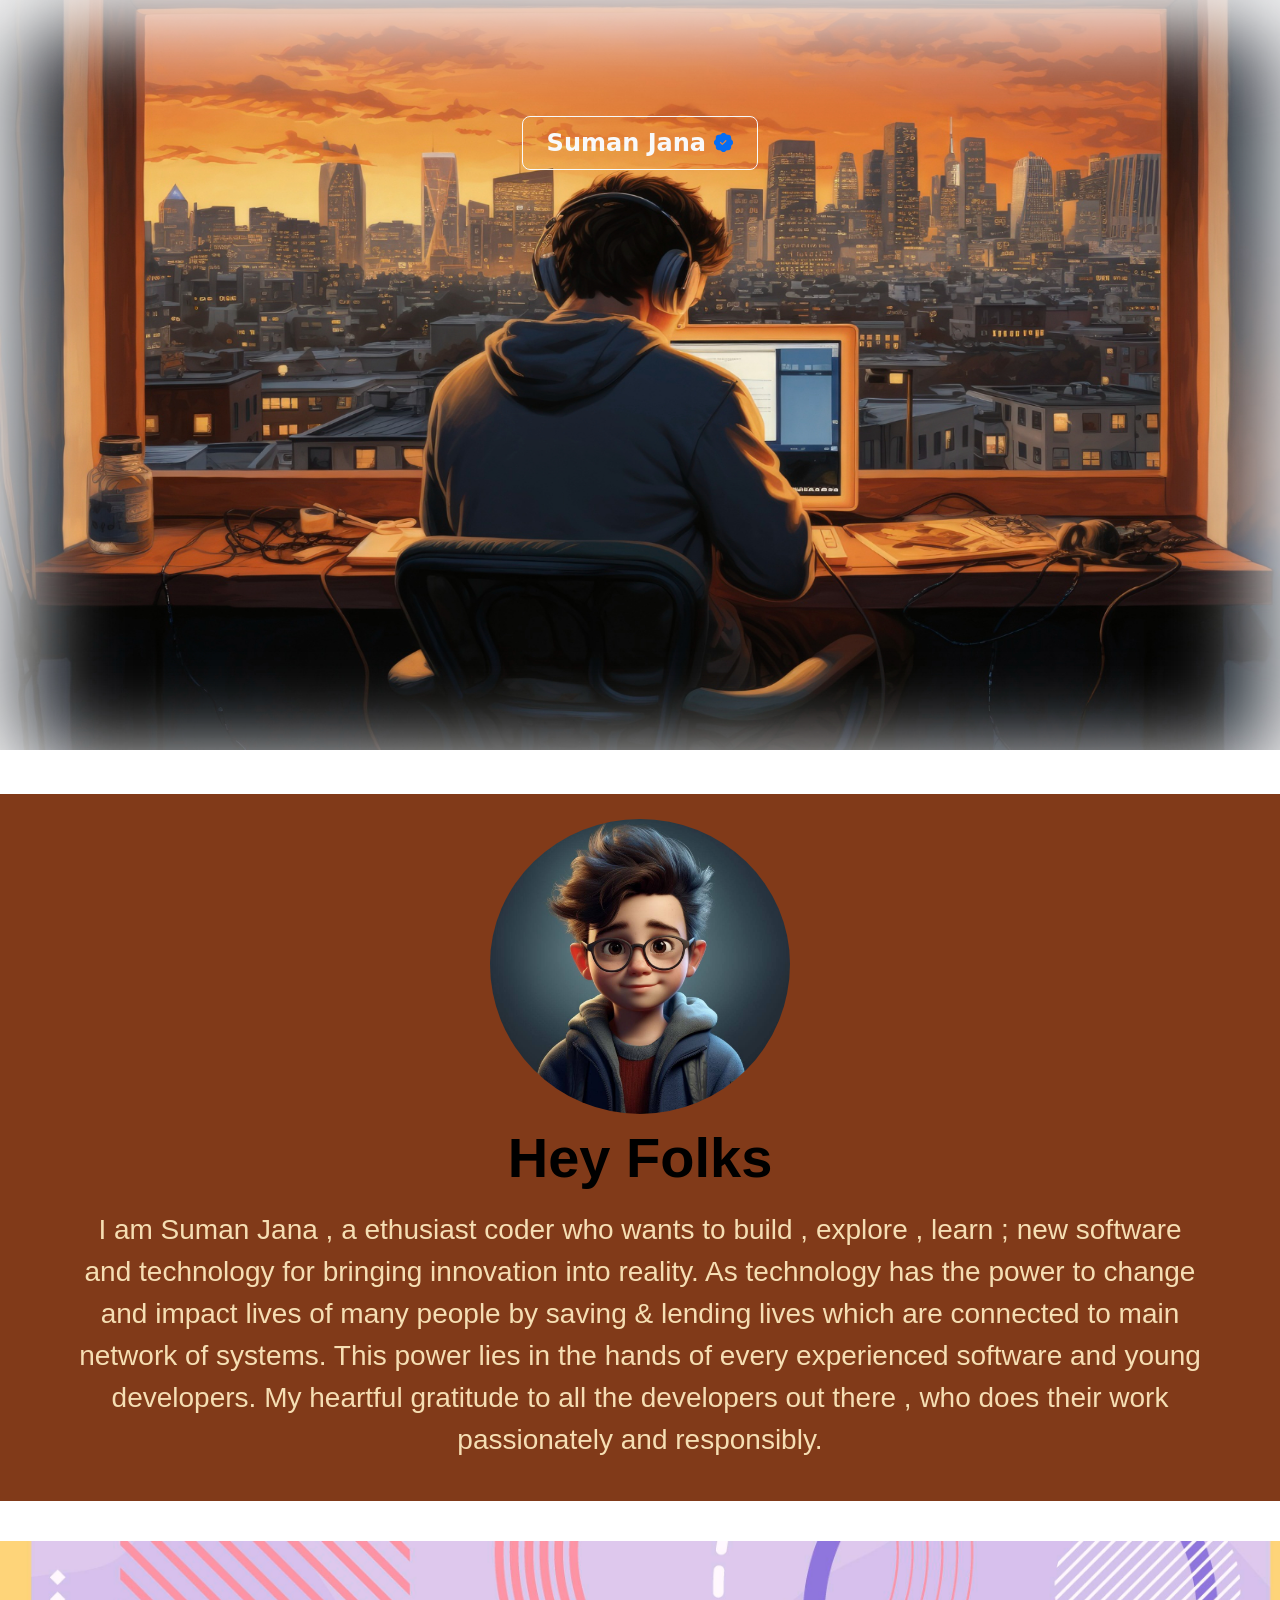
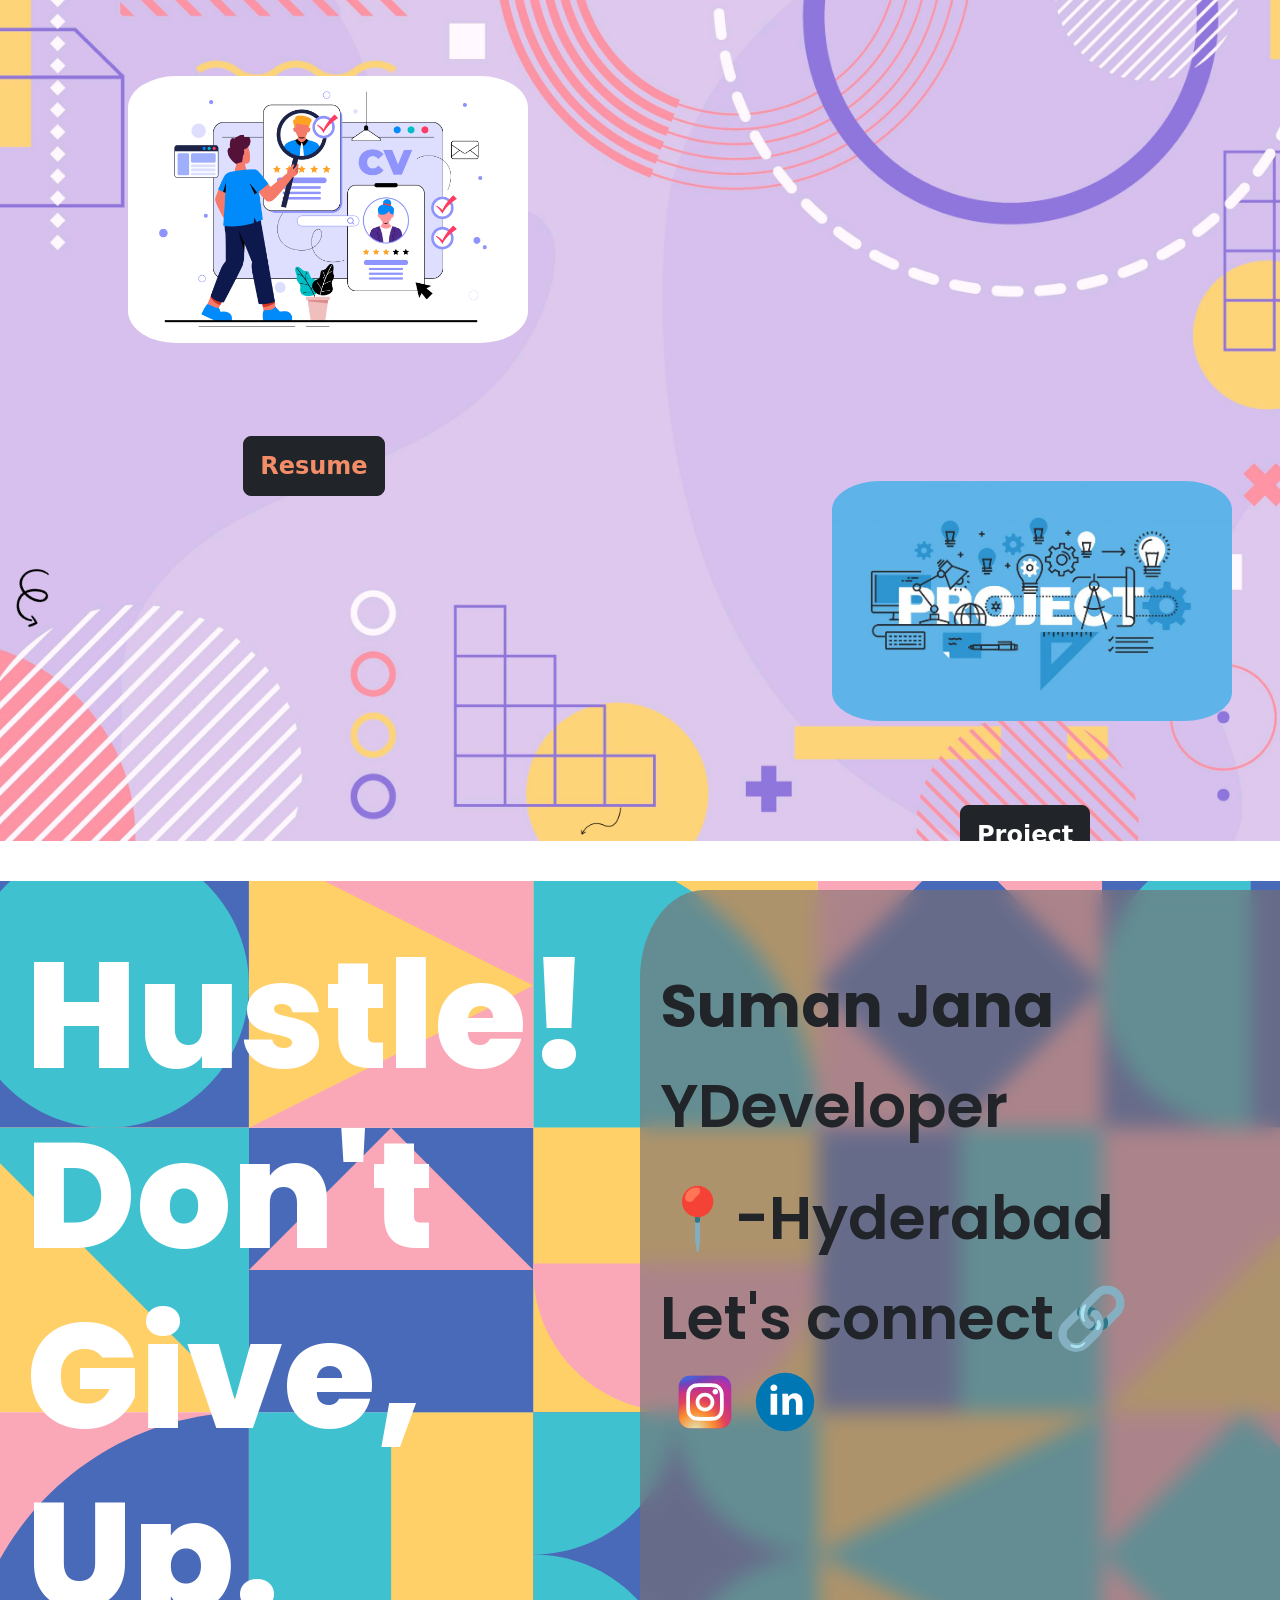
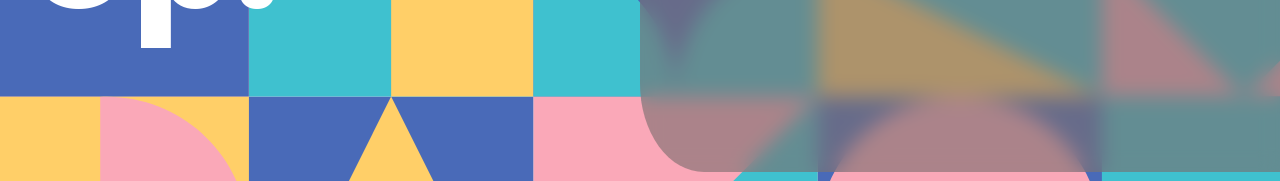
==== index.html @ e59192c1 "portfolio files" ====
<!DOCTYPE html>
<html lang="en">
<head>
    <meta charset="UTF-8">
    <meta name="viewport" content="width=device-width, initial-scale=1.0">
    <title>JSumanDev-homepage</title>

    <link href="https://cdn.jsdelivr.net/npm/bootstrap@5.3.3/dist/css/bootstrap.min.css" rel="stylesheet"
    integrity="sha384-QWTKZyjpPEjISv5WaRU9OFeRpok6YctnYmDr5pNlyT2bRjXh0JMhjY6hW+ALEwIH" crossorigin="anonymous">

    <link rel="preconnect" href="https://fonts.googleapis.com">
    <link rel="preconnect" href="https://fonts.gstatic.com" crossorigin>
    <link href="https://fonts.googleapis.com/css2?family=Libre+Baskerville:ital,wght@0,400;0,700;1,400&family=Poppins:wght@600;700;800&display=swap" rel="stylesheet">

    <link rel="stylesheet"  href="./style.css" >


    <script type="application/ld+json">
       {
         "@context": "https://schema.org",
         "@type": "WebApplication",
         "name": "Your Project Name",
         "description": "A fast, responsive web application designed for modern web performance and search indexing.",
         "applicationCategory": "DeveloperApplication",
         "operatingSystem": "All"
       }
    </script>


</head>
<body>

    <div class="container-fluid  mb-4  box">

      <img  class="man" src="./2151043333.jpg"  alt="a boy practicing code in the room"  >

      <div class="display-6  fw-bold  d-grid  gap-2">
                  <button type="button" class="btn  btn-outline-light  btn-lg  px-4"><a  class="page"  href="https://x.com/i/flow/login?redirect_after_login=%2FShreyanshJana">Suman Jana</a> <svg  class="icon"  width="19" height="19"  fill="currentColor" class="bi bi-patch-check-fill" viewBox="0 0 16 16"   xmlns="http://www.w3.org/2000/svg">
                <path d="M10.067.87a2.89 2.89 0 0 0-4.134 0l-.622.638-.89-.011a2.89 2.89 0 0 0-2.924 2.924l.01.89-.636.622a2.89 2.89 0 0 0 0 4.134l.637.622-.011.89a2.89 2.89 0 0 0 2.924 2.924l.89-.01.622.636a2.89 2.89 0 0 0 4.134 0l.622-.637.89.011a2.89 2.89 0 0 0 2.924-2.924l-.01-.89.636-.622a2.89 2.89 0 0 0 0-4.134l-.637-.622.011-.89a2.89 2.89 0 0 0-2.924-2.924l-.89.01zm.287 5.984-3 3a.5.5 0 0 1-.708 0l-1.5-1.5a.5.5 0 1 1 .708-.708L7 8.793l2.646-2.647a.5.5 0 0 1 .708.708"/>
              </svg>
            </button>
       </div>
    </div>





    <div class="hero  pb-2  my-4  text-center">

        <img class="img-fluid  picture"  src="./puvjj9d7.png"  alt="profile photo" >

        <h1 class="display-4 fw-bold text-body-emphasis  pb-2  header">Hey Folks</h1>

        <div class="lead  mx-auto  fs-3 pb-2">

          <p class="mb-4">I am Suman Jana , a ethusiast coder who wants to build ,  explore , learn ; new software and technology for bringing innovation into reality.
             As technology has the power to change and impact lives of many people by saving & lending lives which are connected to main network of systems.
             This power lies in the hands of every experienced software and young developers. My heartful gratitude to all the developers out there , who does their work passionately and responsibly.</p>

        </div>

    </div>




    <div class="container-fluid1  section3">
      <div  class="contain">

          <img src="./79310661_9846834.jpg"  class="img-fluid  image1  images" alt="cv clip art"   width="400px"  height="400px">

          <button  type="button"  class="bot  btn  btn-dark  btn-lg">

            <a class="boxy" href="./index-1.html">Resume</a>
          </button>


          <img class="img-fluid  image2" src="./project.jpg" alt="project clip art"   width="400px"  height="400px">

          <button  type="button"  class="bot1 btn  btn-dark  btn-lg">

            <a class="boxy1" href="./index-2.html">Project</a>
          </button>



          <img class="img-fluid  image3" src="./8621503_3954945.jpg" alt="project clip art"   width="400px"  height="400px">

          <button  type="button"  class="bot2  btn  btn-dark  btn-lg">

            <a class="boxy2" href="./about-me.html">About Me</a>
          </button>

          <div  class="arrow1">
            <img clss="img-fluid" src="./curved-arrow-with-broken-line.png" alt="arrow photo"  width="50px"  height="50px">

          </div>


          <div  class="arrow2">
            <img clss="img-fluid" src="./curve-arrow.png" alt="arrow photo"  width="50px"  height="50px">

          </div>


          <div  class="arrow3">
            <img clss="img-fluid" src="./scribble.png" alt="arrow photo"  width="50px"  height="50px">

          </div>

      </div>

    </div>



    <div  class="container-fluid  section4  text-start" >

      <h1  class ="text  position-absolute  poppins-extrabold">Hustle! Don't Give, Up.</h1>

      <div  class ="small-box">
           <h1  class="text-box  poppins-bold"  style="margin-top:60px">Suman Jana</h1>
           <h2  class="text-box  poppins-semibold">YDeveloper</h2>

           <h2 class="text-box  poppins-semibold"  style="margin-top: 20px;">📍-Hyderabad</h2>
           <h2 class="text-box  poppins-semibold">Let's connect🔗</h2>
           <?xml version="1.0" encoding="utf-8"?>
           <svg  style="margin-left:35px"  width="60px" height="60px" viewBox="0 0 32 32" fill="none" xmlns="http://www.w3.org/2000/svg">
           <a xlink:href="https://www.instagram.com/suman_jana_official100/profilecard/?igsh=MXAwYjUzbmwzaGkwYw%3D%3D" >
           <rect x="2" y="2" width="28" height="28" rx="6" fill="url(#paint0_radial_87_7153)"/>
           <rect x="2" y="2" width="28" height="28" rx="6" fill="url(#paint1_radial_87_7153)"/>
           <rect x="2" y="2" width="28" height="28" rx="6" fill="url(#paint2_radial_87_7153)"/>
           <path d="M23 10.5C23 11.3284 22.3284 12 21.5 12C20.6716 12 20 11.3284 20 10.5C20 9.67157 20.6716 9 21.5 9C22.3284 9 23 9.67157 23 10.5Z" fill="white"/>
           <path fill-rule="evenodd" clip-rule="evenodd" d="M16 21C18.7614 21 21 18.7614 21 16C21 13.2386 18.7614 11 16 11C13.2386 11 11 13.2386 11 16C11 18.7614 13.2386 21 16 21ZM16 19C17.6569 19 19 17.6569 19 16C19 14.3431 17.6569 13 16 13C14.3431 13 13 14.3431 13 16C13 17.6569 14.3431 19 16 19Z" fill="white"/>
           <path fill-rule="evenodd" clip-rule="evenodd" d="M6 15.6C6 12.2397 6 10.5595 6.65396 9.27606C7.2292 8.14708 8.14708 7.2292 9.27606 6.65396C10.5595 6 12.2397 6 15.6 6H16.4C19.7603 6 21.4405 6 22.7239 6.65396C23.8529 7.2292 24.7708 8.14708 25.346 9.27606C26 10.5595 26 12.2397 26 15.6V16.4C26 19.7603 26 21.4405 25.346 22.7239C24.7708 23.8529 23.8529 24.7708 22.7239 25.346C21.4405 26 19.7603 26 16.4 26H15.6C12.2397 26 10.5595 26 9.27606 25.346C8.14708 24.7708 7.2292 23.8529 6.65396 22.7239C6 21.4405 6 19.7603 6 16.4V15.6ZM15.6 8H16.4C18.1132 8 19.2777 8.00156 20.1779 8.0751C21.0548 8.14674 21.5032 8.27659 21.816 8.43597C22.5686 8.81947 23.1805 9.43139 23.564 10.184C23.7234 10.4968 23.8533 10.9452 23.9249 11.8221C23.9984 12.7223 24 13.8868 24 15.6V16.4C24 18.1132 23.9984 19.2777 23.9249 20.1779C23.8533 21.0548 23.7234 21.5032 23.564 21.816C23.1805 22.5686 22.5686 23.1805 21.816 23.564C21.5032 23.7234 21.0548 23.8533 20.1779 23.9249C19.2777 23.9984 18.1132 24 16.4 24H15.6C13.8868 24 12.7223 23.9984 11.8221 23.9249C10.9452 23.8533 10.4968 23.7234 10.184 23.564C9.43139 23.1805 8.81947 22.5686 8.43597 21.816C8.27659 21.5032 8.14674 21.0548 8.0751 20.1779C8.00156 19.2777 8 18.1132 8 16.4V15.6C8 13.8868 8.00156 12.7223 8.0751 11.8221C8.14674 10.9452 8.27659 10.4968 8.43597 10.184C8.81947 9.43139 9.43139 8.81947 10.184 8.43597C10.4968 8.27659 10.9452 8.14674 11.8221 8.0751C12.7223 8.00156 13.8868 8 15.6 8Z" fill="white"/>
           <defs>
           <radialGradient id="paint0_radial_87_7153" cx="0" cy="0" r="1" gradientUnits="userSpaceOnUse" gradientTransform="translate(12 23) rotate(-55.3758) scale(25.5196)">
           <stop stop-color="#B13589"/>
           <stop offset="0.79309" stop-color="#C62F94"/>
           <stop offset="1" stop-color="#8A3AC8"/>
           </radialGradient>
           <radialGradient id="paint1_radial_87_7153" cx="0" cy="0" r="1" gradientUnits="userSpaceOnUse" gradientTransform="translate(11 31) rotate(-65.1363) scale(22.5942)">
           <stop stop-color="#E0E8B7"/>
           <stop offset="0.444662" stop-color="#FB8A2E"/>
           <stop offset="0.71474" stop-color="#E2425C"/>
           <stop offset="1" stop-color="#E2425C" stop-opacity="0"/>
           </radialGradient>
           <radialGradient id="paint2_radial_87_7153" cx="0" cy="0" r="1" gradientUnits="userSpaceOnUse" gradientTransform="translate(0.500002 3) rotate(-8.1301) scale(38.8909 8.31836)">
           <stop offset="0.156701" stop-color="#406ADC"/>
           <stop offset="0.467799" stop-color="#6A45BE"/>
           <stop offset="1" stop-color="#6A45BE" stop-opacity="0"/>
           </radialGradient>
           </defs>
           </a>
          </svg>


          <?xml version="1.0" encoding="utf-8"?>
          <svg  style="padding-left:10px"  width="80px" height="80px" viewBox="0 0 48 48" fill="none" xmlns="http://www.w3.org/2000/svg">
          <a xlink:href="https://in.linkedin.com/in/suman-jana-645274319">
          <circle cx="24" cy="24" r="20" fill="#0077B5"/>
          <path fill-rule="evenodd" clip-rule="evenodd" d="M18.7747 14.2839C18.7747 15.529 17.8267 16.5366 16.3442 16.5366C14.9194 16.5366 13.9713 15.529 14.0007 14.2839C13.9713 12.9783 14.9193 12 16.3726 12C17.8267 12 18.7463 12.9783 18.7747 14.2839ZM14.1199 32.8191V18.3162H18.6271V32.8181H14.1199V32.8191Z" fill="white"/>
          <path fill-rule="evenodd" clip-rule="evenodd" d="M22.2393 22.9446C22.2393 21.1357 22.1797 19.5935 22.1201 18.3182H26.0351L26.2432 20.305H26.3322C26.9254 19.3854 28.4079 17.9927 30.8101 17.9927C33.7752 17.9927 35.9995 19.9502 35.9995 24.219V32.821H31.4922V24.7838C31.4922 22.9144 30.8404 21.6399 29.2093 21.6399C27.9633 21.6399 27.2224 22.4999 26.9263 23.3297C26.8071 23.6268 26.7484 24.0412 26.7484 24.4574V32.821H22.2411V22.9446H22.2393Z" fill="white"/>
          </a>
          </svg>
      </div>

    </div>



</body>
</html>
---- style.css ----
.container-fluid{
    padding: 0;
    margin: 0;
    position: relative;
}


.man{
    position: relative;
    z-index: -1;
    margin-bottom: 20px;
    width: 100%;
    height: 750px;
}


.display-6 {
    position: absolute;
    left: 0;
    right: 0;
    top: 15%;
    bottom: 0;
    margin-inline: auto;
    width: fit-content;
    height: 50px;
}


.btn {
    font-size: x-large;
    font-weight: bold;


}

.page{
    text-decoration: none;
    color: inherit;
}

.icon {
    color: rgb(5, 109, 245);
    margin-bottom: 2px;
}



.box {
    box-shadow: inset 5px 10px 90px 20px rgb(255, 255, 255);
}




.hero {
    background-color:  rgb(129, 58, 25);
    margin-top: 40px;
    padding: 0;
    margin: 0;
    margin-bottom: 50%;
    width: 100%;
}


.picture {
    border-radius: 50%;
    margin-top: 20px;
    padding-top: 5px;
    height: 300px;
    width: 300px;
}


.header {
    padding-top: 10px ;
    margin: 0;
    font-family:'Gill Sans', 'Gill Sans MT', Calibri, 'Trebuchet MS', sans-serif ;
}



.lead {
    font-family:'Gill Sans', 'Gill Sans MT', Calibri, 'Trebuchet MS', sans-serif;
    color: wheat;
    width: 90% ;
    height: 60% ;
    padding: 10px;
}



.section3 {
    position: relative;
    margin-top: 40px;
    width: 100% ;
    height: 100vh ;
    background-image: url('./8272621_3861794_b3.jpg');
    background-repeat: no-repeat;
    background-size: cover;
    background-position: center;
    overflow: auto;
}


.section3::-webkit-scrollbar {
    background-color: transparent;
    width: 0.5px;
}


.image1 {
    position: absolute;
    border-radius: 12%;
    top: 15% ;
    left: 10% ;
    right: 0;
    bottom: 0;

}


.bot {
    position: absolute ;
    width: fit-content;
    height: 60px;
    margin-inline: auto ;
    top: 55% ;
    left: 19%;
}


.boxy {
    color: rgb(243, 141, 104); ;
    text-decoration: none;
}



.boxy:hover {
    color:  rgb(124, 58, 245);
}



.image2 {
    position: absolute;
    border-radius: 12%;
    top : 60% ;
    left: 65% ;
}


.bot1 {
    position: absolute;
    width: fit-content;
    height: 60px;
    margin-inline: auto ;
    top: 96% ;
    left: 75%;
}



.boxy1 {
    text-decoration: none;
    color: white
  }



.boxy1:hover{
   color: rgb(79, 193, 231);
}


.image3 {
    position: absolute;
    border-radius: 12%;
    top: 110% ;
    left: 10%;

}


.bot2 {
    position: absolute;
    width: fit-content;
    height: 60px;
    margin-inline: auto ;
    top: 150% ;
    left: 19%;
}



.boxy2 {
    text-decoration: none;
    color: rgb(42, 163, 42)
  }



  .boxy2:hover{
    color: rgb(207, 204, 30);
}



.arrow1 {
   position: absolute;
   top: 48% ;
   left: 115% ;
}



.arrow2 {
    position: absolute;
    top: 95% ;
    left: 45% ;
}


.arrow3{
    position: absolute;
    top: 70% ;
    left: 10px ;
    transform: rotate(-300deg);
}




.section4 {
     margin-top: 40px;
     position: relative;
     width: 100%;
     height: 100vh;
     display: flex;
     align-items: center;
     justify-content: center;
     padding-bottom: 800px;
}


.section4::before {
    content: "";
    position: absolute;
    background-image: url('./Seamless-Geometric-Background.png');
    top: 0px;
    right: 0px;
    bottom: 0px;
    left: 0px;
    opacity: 0.75;
}


.poppins-semibold {
    font-family: "Poppins", serif;
    font-weight: 600;
    font-style: normal;
}


.poppins-extrabold {
  font-family: "Poppins", serif;
  font-weight: 800;
  font-style: normal;
}


.poppins-bold {
    font-family: "Poppins", serif;
    font-weight: 700;
    font-style: normal;
}

.text {
    top: 5%;
    left: 2%;
    right: 0 ;
    bottom: 0;
    width: 100px;
    height: 200px;
    font-size: 150px ;
    color: white;
}


.small-box {
    position: absolute;
    top:  0 ;
    right: 0;
    left: 50% ;
    bottom: 0 ;
    height: 98%;
    background-color:   rgba(122, 109, 109, 0.616);
    backdrop-filter: blur(10px);
    -webkit-backdrop-filter: blur(10px);
    margin-top: 9px ;
    margin-bottom: 9px;
    border-top-left-radius: 10%;
    border-bottom-left-radius: 10%;
}


.text-box{
    font-size: 60px ;
    padding-top: 20px;
    padding-left: 20px ;
    width: fit-content ;
}


@media (max-width: 767px) {

    html,body{

        width: 100%;

        height: 100%;

        margin:0;

        padding:0;

        overflow-x:hidden;

        }

        .man{
            position: relative;
            z-index: -1;
            margin-bottom: 20px;
            width: 100%;
            height: 750px;
        }



        .display-6 {
            position: absolute;
            top: 200px ;
            left:  0 ;
            right: 0 ;
            bottom: 0;
            margin-inline: auto;
            width: fit-content;
            height: 50px;
        }

        .section4 {
            padding-bottom: 1050px;
        }

        .text {
            left: 10% ;
            top: 10%;
            transform: translate(-10%, -10%);
            width: 100px;
            height: 200px;
            font-size: 70px ;
            color: white;
        }


        .small-box {
            position: absolute;
            top:  45% ;
            right: 0;
            left: 10% ;
            bottom: 0 ;
            height: 53%;
            background-color:   rgba(122, 109, 109, 0.616);
            backdrop-filter: blur(10px);
            -webkit-backdrop-filter: blur(10px);
            margin-top: 20px ;
            border-top-left-radius: 10%;
            border-bottom-left-radius: 10%;
        }


        .text-box{
            font-size: 30px ;
            padding-top: 20px;
            padding-left: 40px ;
            padding-right: 100px;
            width: 100% ;
        }


       /* .social-tag {
            margin-top: 5px;
            padding-left: 30px;
            display: flex;
            flex-direction: row;
            justify-content: left;
            align-items: start;

        } */
}
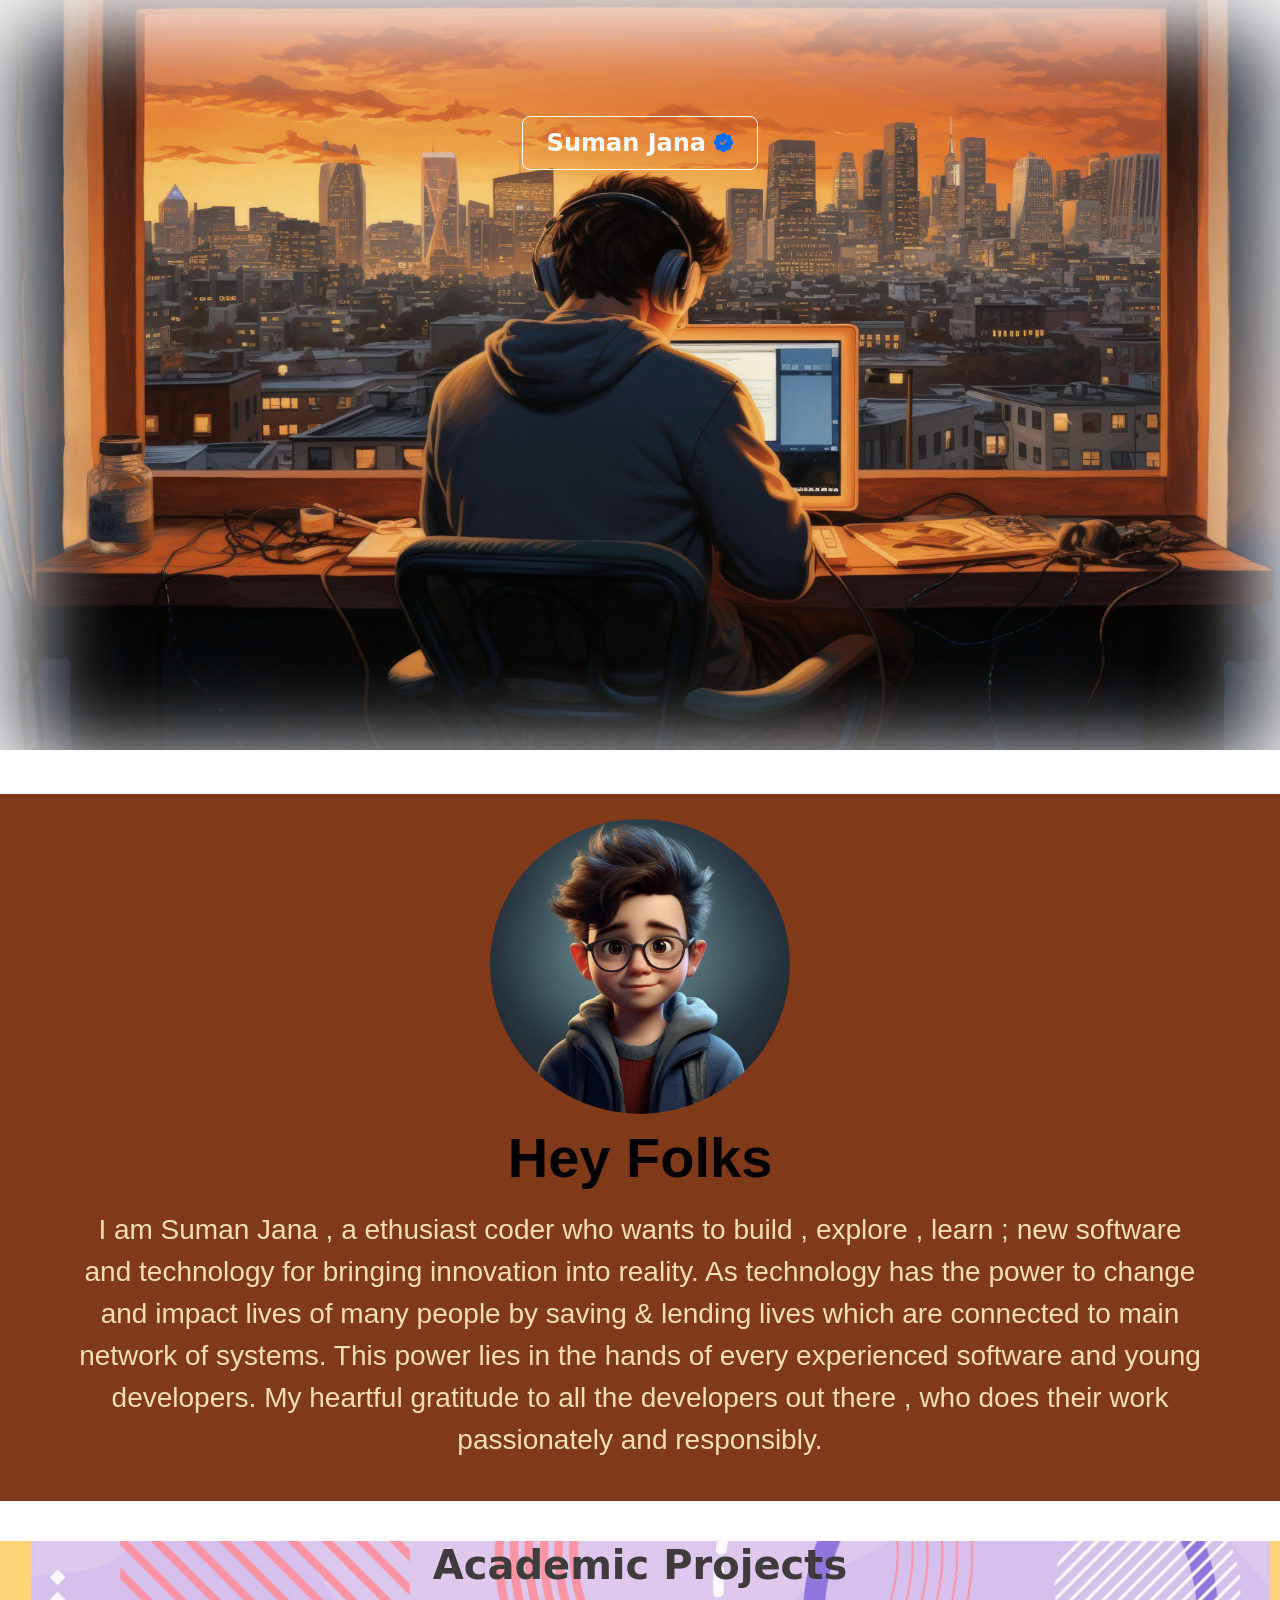
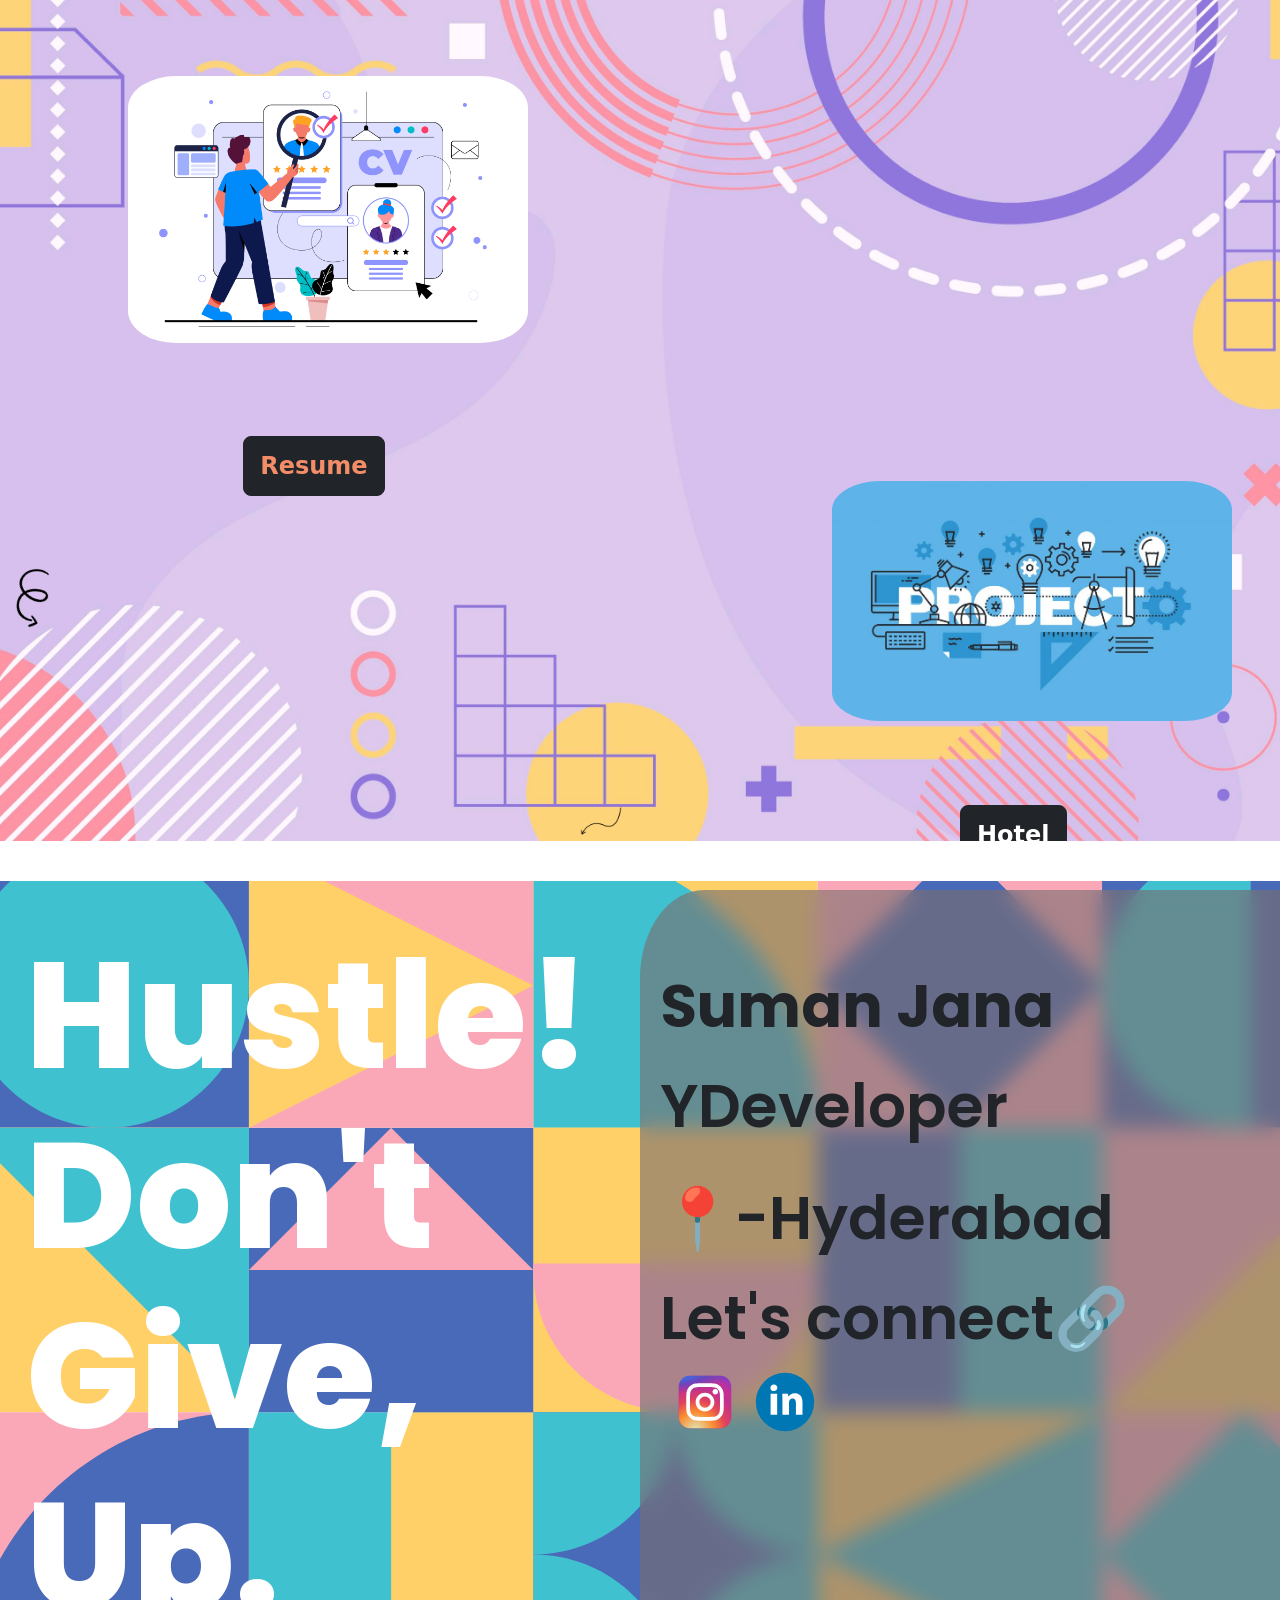
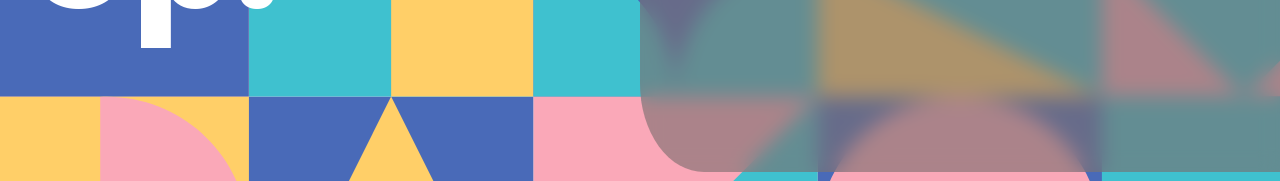
==== commit 727e9a80: "updated index.html" ====
--- a/index.html
+++ b/index.html
@@ -68,11 +68,13 @@
     <div class="container-fluid1  section3">
       <div  class="contain">
 
+          <h1 class="text-center" style="color: rgb(61, 59, 59);" aria-setsize="30px"><b>Academic Projects</b></h1>
+          
           <img src="./79310661_9846834.jpg"  class="img-fluid  image1  images" alt="cv clip art"   width="400px"  height="400px">
 
           <button  type="button"  class="bot  btn  btn-dark  btn-lg">
 
-            <a class="boxy" href="./index-1.html">Resume</a>
+            <a class="boxy" href="./Resumeprot.html">Resume</a>
           </button>
 
 
@@ -80,7 +82,7 @@
 
           <button  type="button"  class="bot1 btn  btn-dark  btn-lg">
 
-            <a class="boxy1" href="./index-2.html">Project</a>
+            <a class="boxy1" href="https://sheratonhotel.my.canva.site/learn-more#home">Hotel</a>
           </button>
 
 
